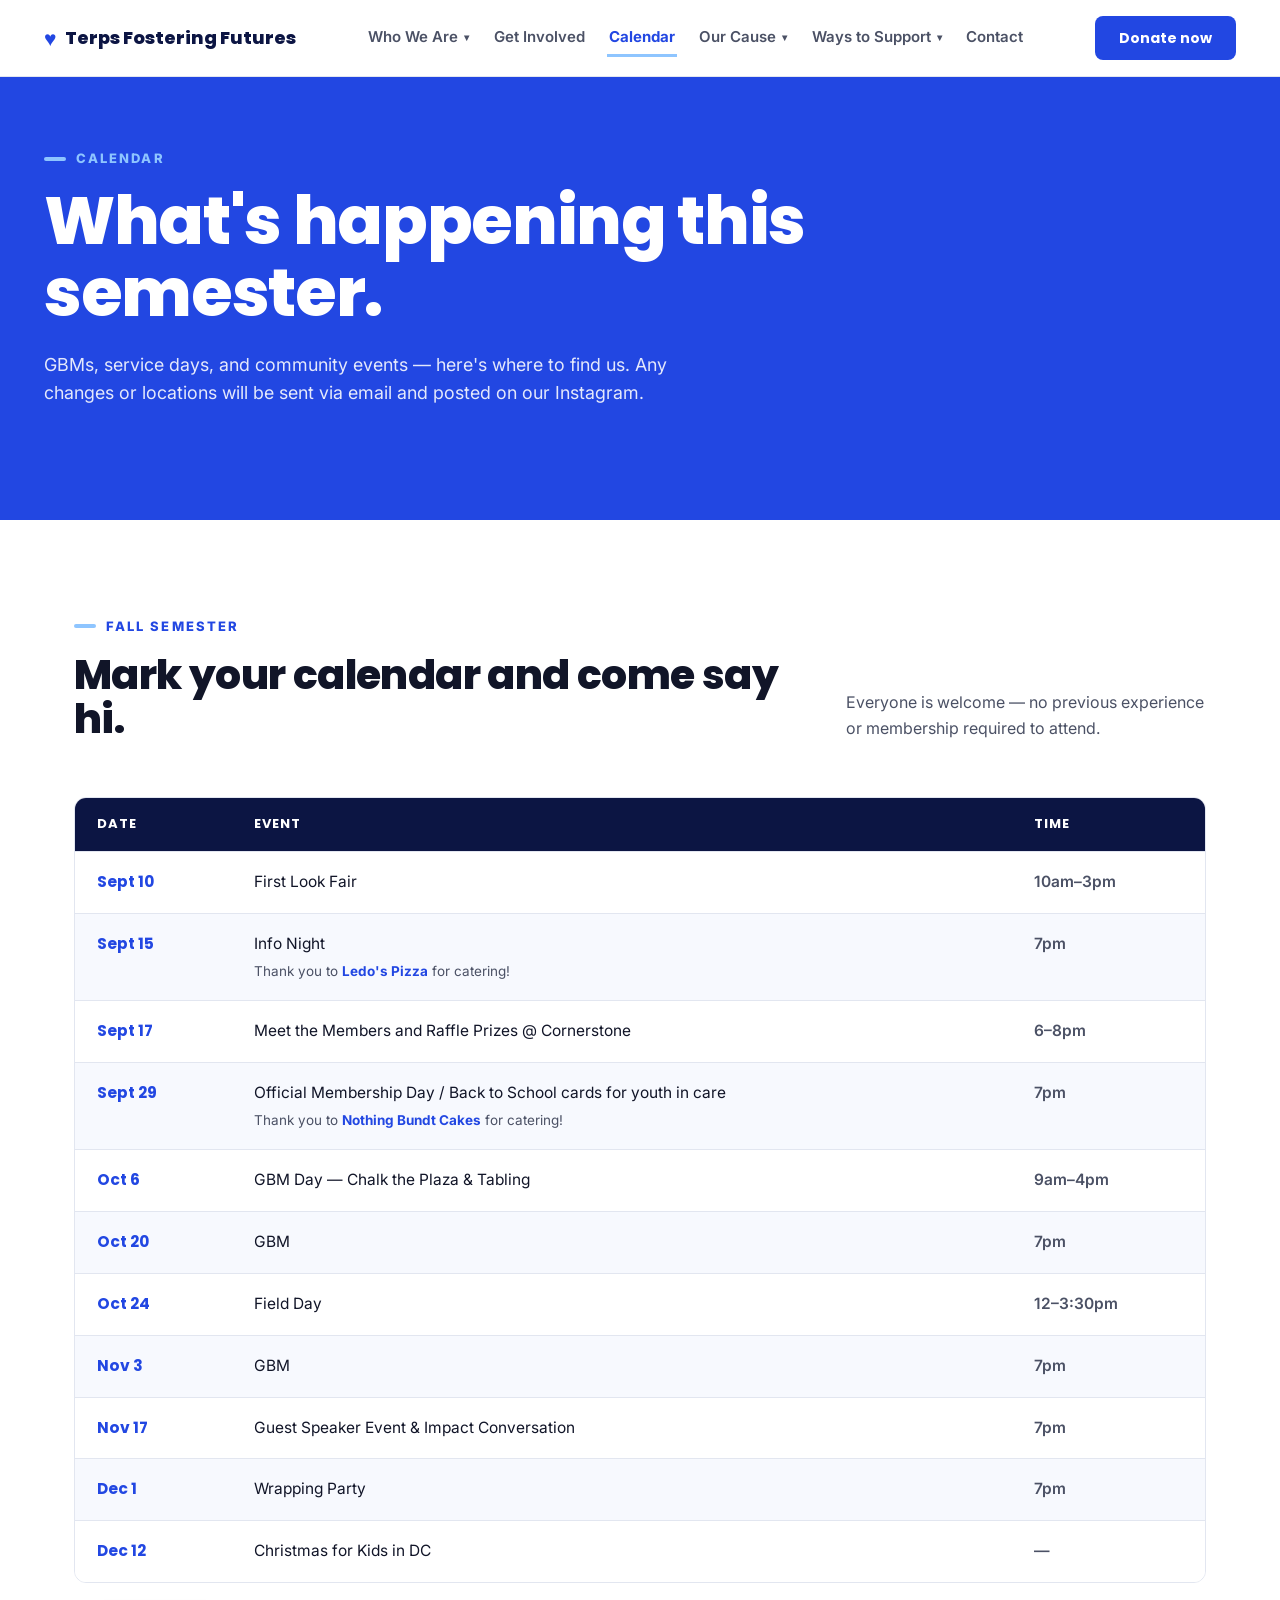
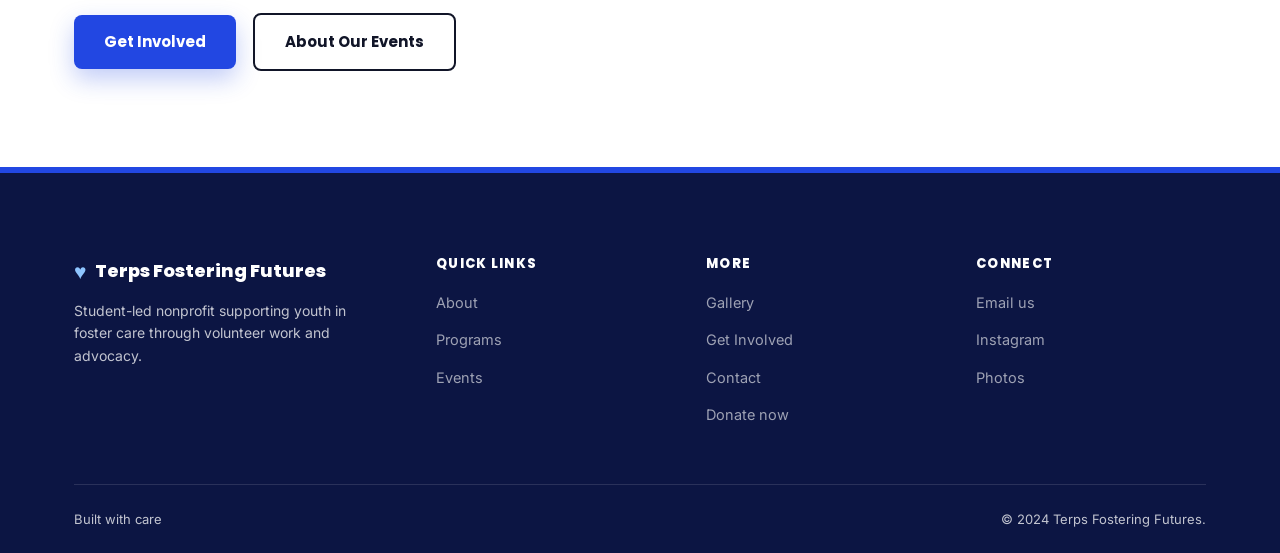
==== calendar.html @ 023f7dbd "Rebrand to Terps Fostering Futures and apply requested site updates - Replace "Legal Guardian Angels" ====
<!DOCTYPE html>
<html lang="en">
<head>
<meta charset="UTF-8">
<meta name="viewport" content="width=device-width, initial-scale=1.0">
<title>Calendar | Terps Fostering Futures</title>
<link rel="preconnect" href="https://fonts.googleapis.com">
<link href="https://fonts.googleapis.com/css2?family=Poppins:wght@500;600;700;800&family=Inter:wght@400;500;600;700&display=swap" rel="stylesheet">
<!-- Google tag (gtag.js) -->
<script async src="https://www.googletagmanager.com/gtag/js?id=G-RQLTBCHD7K"></script>
<script>
  window.dataLayer = window.dataLayer || [];
  function gtag(){dataLayer.push(arguments);}
  gtag('js', new Date());
  gtag('config', 'G-RQLTBCHD7K');
</script>
<link rel="stylesheet" href="styles.css">
</head>
<body>
<header>
  <div class="nav-shell">
    <div class="nav-bar">
      <a href="index.html" class="logo"><span class="logo-dot"></span> Terps Fostering Futures</a>
      <nav class="nav-links">
        <div class="nav-item dropdown">
          <button class="nav-link dropdown-toggle" type="button" aria-expanded="false" aria-controls="who-we-are-menu">Who We Are</button>
          <div class="dropdown-menu" id="who-we-are-menu">
            <a href="mission.html">Our Mission</a>
            <a href="impact.html">Our Impact</a>
            <a href="events.html">Events</a>
            <a href="team-leadership.html">Team &amp; Leadership</a>
            <a href="gallery.html">Photo Gallery</a>
          </div>
        </div>
        <a href="get-involved.html" class="nav-link">Get Involved</a>
        <a href="calendar.html" class="nav-link">Calendar</a>
        <div class="nav-item dropdown">
          <a href="statistics.html" class="nav-link dropdown-toggle" data-parent="our-cause">Our Cause</a>
          <div class="dropdown-menu" id="our-cause-menu">
            <a href="partners.html">Our Partners</a>
          </div>
        </div>
        <div class="nav-item dropdown">
          <button class="nav-link dropdown-toggle" type="button" aria-expanded="false" aria-controls="ways-to-support-menu">Ways to Support</button>
          <div class="dropdown-menu" id="ways-to-support-menu">
            <a href="https://www.spotfund.com/story/1d120779-6654-4a64-a59e-068f6ab8086c?SFID=EmpowerFosterYouth">Donate</a>
            <a href="index.html#contact">Partnership Requests</a>
          </div>
        </div>
        <a href="index.html#contact" class="nav-link">Contact</a>
      </nav>
      <div class="nav-cta">
        <a href="https://www.spotfund.com/story/1d120779-6654-4a64-a59e-068f6ab8086c?SFID=EmpowerFosterYouth" class="btn btn-primary" style="padding:11px 24px; font-size:14px;">Donate now</a>
        <button class="burger" onclick="document.getElementById('mmenu').classList.toggle('open')" aria-label="Toggle menu"><span></span><span></span><span></span></button>
      </div>
    </div>
    <div class="mobile-menu" id="mmenu">
      <a href="mission.html">Our Mission</a>
      <a href="impact.html">Our Impact</a>
      <a href="events.html">Events</a>
      <a href="team-leadership.html">Team &amp; Leadership</a>
      <a href="gallery.html">Photo Gallery</a>
      <a href="get-involved.html">Get Involved</a>
      <a href="calendar.html">Calendar</a>
      <a href="statistics.html">Our Cause</a>
      <a href="partners.html">Our Partners</a>
      <a href="https://www.spotfund.com/story/1d120779-6654-4a64-a59e-068f6ab8086c?SFID=EmpowerFosterYouth">Donate</a>
      <a href="index.html#contact">Partnership Requests</a>
      <a href="index.html#contact">Contact</a>
    </div>
  </div>
</header>

<div class="hero">
  <div class="hero-inner">
    <div class="hero-content">
      <div class="eyebrow">Calendar</div>
      <h1>What's happening this semester.</h1>
      <p>GBMs, service days, and community events — here's where to find us. Any changes or locations will be sent via email and posted on our Instagram.</p>
    </div>
  </div>
</div>

<section>
  <div class="wrap">
    <div class="section-head">
      <div>
        <div class="eyebrow">Fall semester</div>
        <h2>Mark your calendar and come say hi.</h2>
      </div>
      <p>Everyone is welcome — no previous experience or membership required to attend.</p>
    </div>
    <div class="table-scroll">
      <table class="calendar-table">
        <thead>
          <tr>
            <th scope="col">Date</th>
            <th scope="col">Event</th>
            <th scope="col">Time</th>
          </tr>
        </thead>
        <tbody>
          <tr>
            <td class="cal-date">Sept 10</td>
            <td>First Look Fair</td>
            <td class="cal-time">10am&#8211;3pm</td>
          </tr>
          <tr>
            <td class="cal-date">Sept 15</td>
            <td>Info Night
              <div class="cal-note">Thank you to <strong>Ledo's Pizza</strong> for catering!</div>
            </td>
            <td class="cal-time">7pm</td>
          </tr>
          <tr>
            <td class="cal-date">Sept 17</td>
            <td>Meet the Members and Raffle Prizes @ Cornerstone</td>
            <td class="cal-time">6&#8211;8pm</td>
          </tr>
          <tr>
            <td class="cal-date">Sept 29</td>
            <td>Official Membership Day / Back to School cards for youth in care
              <div class="cal-note">Thank you to <strong>Nothing Bundt Cakes</strong> for catering!</div>
            </td>
            <td class="cal-time">7pm</td>
          </tr>
          <tr>
            <td class="cal-date">Oct 6</td>
            <td>GBM Day &#8212; Chalk the Plaza &amp; Tabling</td>
            <td class="cal-time">9am&#8211;4pm</td>
          </tr>
          <tr>
            <td class="cal-date">Oct 20</td>
            <td>GBM</td>
            <td class="cal-time">7pm</td>
          </tr>
          <tr>
            <td class="cal-date">Oct 24</td>
            <td>Field Day</td>
            <td class="cal-time">12&#8211;3:30pm</td>
          </tr>
          <tr>
            <td class="cal-date">Nov 3</td>
            <td>GBM</td>
            <td class="cal-time">7pm</td>
          </tr>
          <tr>
            <td class="cal-date">Nov 17</td>
            <td>Guest Speaker Event &amp; Impact Conversation</td>
            <td class="cal-time">7pm</td>
          </tr>
          <tr>
            <td class="cal-date">Dec 1</td>
            <td>Wrapping Party</td>
            <td class="cal-time">7pm</td>
          </tr>
          <tr>
            <td class="cal-date">Dec 12</td>
            <td>Christmas for Kids in DC</td>
            <td class="cal-time">&#8212;</td>
          </tr>
        </tbody>
      </table>
    </div>
    <div style="margin-top:30px;">
      <a href="get-involved.html" class="btn btn-primary">Get Involved</a>
      <a href="events.html" class="btn btn-outline" style="margin-left:12px;">About Our Events</a>
    </div>
  </div>
</section>

<footer>
  <div class="wrap">
    <div class="footer-grid">
      <div>
        <div class="footer-logo"><span class="logo-dot"></span> Terps Fostering Futures</div>
        <p style="font-size:14px; max-width:280px;">Student-led nonprofit supporting youth in foster care through volunteer work and advocacy.</p>
      </div>
      <div><h4>Quick Links</h4><ul><li><a href="/#about">About</a></li><li><a href="programs.html">Programs</a></li><li><a href="events.html">Events</a></li></ul></div>
      <div><h4>More</h4><ul><li><a href="gallery.html">Gallery</a></li><li><a href="/#join">Get Involved</a></li><li><a href="index.html#contact">Contact</a></li><li><a href="https://www.spotfund.com/story/1d120779-6654-4a64-a59e-068f6ab8086c?SFID=EmpowerFosterYouth">Donate now</a></li></ul></div>
      <div><h4>Connect</h4><ul><li><a href="mailto:legalguardianangelsumd@gmail.com">Email us</a></li><li><a href="https://www.instagram.com/legalguardianangels?utm_source=ig_web_button_share_sheet&amp;igsi=ZDNlZDc0MzIxNw==">Instagram</a></li><li><a href="gallery.html">Photos</a></li></ul></div>
    </div>
    <div class="wrap footer-bottom" style="padding-left:0; padding-right:0;"><span>Built with care</span><span>© 2024 Terps Fostering Futures.</span></div>
  </div>
</footer>
<script src="script.js"></script>
</body>
</html>
---- styles.css ----
/* ============================================================
   Terps Fostering Futures — shared design system
   Visual language inspired by joinonelove.org:
   cobalt blue + light blue + deep navy, bold Poppins display
   type, full-bleed alternating bands, sticky white header.
   ============================================================ */

:root{
  /* Core palette */
  --blue:#2247E2;        /* primary cobalt */
  --blue-dark:#1837B8;   /* hover / pressed */
  --navy:#0C1543;        /* footer, dark bands, overlays */
  --yellow:#8EC5FF;      /* accent (light blue) */
  --tint:#EEF2FC;        /* light blue band / panels */
  --ink:#111528;         /* body text */
  --ink-soft:#4B5165;    /* muted text */
  --line:#E2E6F0;        /* hairlines / borders */

  /* Legacy aliases — map the old cream/gold palette onto the new
     system so any residual var() reference stays on-brand. */
  --cream:#FFFFFF;
  --cream-2:#F7F9FE;
  --dark:#0C1543;
  --gold:#8EC5FF;
  --gold-dark:#2247E2;
  --radius:12px;
}

*{box-sizing:border-box; margin:0; padding:0;}
html{scroll-behavior:smooth;}
body{
  font-family:'Inter', sans-serif;
  background:#fff;
  color:var(--ink);
  line-height:1.6;
  font-size:16.5px;
  overflow-x:hidden;
  -webkit-font-smoothing:antialiased;
}
h1,h2,h3,h4{
  font-family:'Poppins', sans-serif;
  color:var(--ink);
  line-height:1.08;
  font-weight:800;
  letter-spacing:-0.015em;
}
h2{font-size:clamp(1.9rem, 3.2vw, 2.7rem);}
a{text-decoration:none; color:inherit;}
img{max-width:100%; display:block;}
.wrap{max-width:1180px; margin:0 auto; padding:0 24px;}
section{padding:96px 0; scroll-margin-top:88px;}
@media(max-width:768px){ section{padding:64px 0;} }
[id]{scroll-margin-top:88px;}

/* ---------- Eyebrow ---------- */
.eyebrow{
  display:flex; align-items:center; gap:10px;
  font-size:13px; font-weight:800; letter-spacing:.16em; text-transform:uppercase;
  color:var(--blue); margin-bottom:16px;
}
.eyebrow::before{content:""; width:22px; height:4px; border-radius:2px; background:var(--yellow);}

/* ---------- Buttons ---------- */
.btn{
  display:inline-flex; align-items:center; justify-content:center;
  padding:15px 30px; border-radius:8px; font-weight:700; font-size:15px;
  cursor:pointer; border:none; font-family:'Poppins', sans-serif;
  transition:transform .15s ease, background .15s ease, color .15s ease, border-color .15s ease, box-shadow .15s ease;
}
.btn:hover{transform:translateY(-2px);}
.btn-primary{background:var(--blue); color:#fff; box-shadow:0 10px 24px rgba(34,71,226,.28);}
.btn-primary:hover{background:var(--blue-dark);}
.btn-outline{background:transparent; border:2px solid var(--ink); color:var(--ink);}
.btn-outline:hover{border-color:var(--blue); color:var(--blue);}
.btn-outline-light{background:transparent; border:2px solid rgba(255,255,255,.85); color:#fff;}
.btn-outline-light:hover{background:rgba(255,255,255,.12);}
.btn-dark{background:var(--navy); color:#fff;}
.btn:disabled{opacity:0.7; cursor:not-allowed; transform:none;}

/* ---------- Header / navigation ---------- */
header{
  position:sticky; top:0; z-index:100;
  background:#fff; box-shadow:0 1px 0 var(--line);
}
.nav-shell{max-width:1240px; margin:0 auto; padding:0 24px;}
.nav-bar{
  background:#fff; border-radius:0;
  display:flex; align-items:center; justify-content:space-between; gap:16px;
  padding:16px 0; color:var(--ink); flex-wrap:nowrap;
}
.logo{
  display:flex; align-items:center; gap:9px;
  font-family:'Poppins', sans-serif; font-weight:800; font-size:18px;
  color:var(--navy); flex-shrink:0;
}
.logo-dot{width:auto; height:auto; border-radius:0; background:none; line-height:1;}
.logo-dot::before{content:"\2665\FE0E"; font-size:21px; color:var(--blue);}
.nav-links{
  display:flex; align-items:center; justify-content:center; gap:clamp(12px, 1.6vw, 28px);
  font-size:15px; font-weight:600; flex:1; min-width:0; white-space:nowrap;
  overflow:visible;
}
.nav-links .nav-link, .nav-links .dropdown-toggle{
  position:relative; background:none; border:none; color:var(--ink-soft); font:inherit;
  padding:6px 2px 8px; cursor:pointer; opacity:1;
  transition:color .15s ease; flex-shrink:0;
  display:inline-flex; align-items:center; gap:6px;
}
.nav-links .nav-link:hover, .nav-links .dropdown-toggle:hover{color:var(--ink);}
.nav-links .nav-link.active, .nav-links .dropdown-toggle.active{color:var(--blue); font-weight:700;}
.mobile-menu a.active{color:var(--blue); font-weight:700;}
.nav-links .nav-link::before, .nav-links .dropdown-toggle::before{
  content:""; position:absolute; left:0; bottom:0; width:100%; height:3px;
  background:var(--yellow); transform:scaleX(0); transform-origin:center;
  transition:transform .2s ease;
}
.nav-links .nav-link.active::before, .nav-links .dropdown-toggle.active::before,
.dropdown.open .dropdown-toggle::before{transform:scaleX(1);}
.nav-links .dropdown-toggle::after{content:"▾"; font-size:10px; line-height:1; transition:transform .2s ease;}
.nav-links .dropdown-toggle[aria-expanded="true"]::after,
.dropdown.open .dropdown-toggle::after{transform:rotate(180deg);}
.nav-link-group{display:inline-flex; align-items:center; gap:4px;}
.nav-item{position:relative;}
.dropdown-menu{
  position:absolute; top:calc(100% + 10px); left:0; min-width:230px;
  background:#fff; color:var(--ink); border:1px solid var(--line); border-radius:10px;
  padding:8px; box-shadow:0 18px 40px rgba(12,21,67,.14);
  display:none; flex-direction:column; gap:2px; z-index:130;
}
.dropdown-menu a{display:block; padding:11px 14px; border-radius:8px; color:var(--ink); font-weight:600; font-size:14.5px; text-align:left;}
.dropdown-menu a:hover{background:var(--tint); color:var(--blue);}
.dropdown.open .dropdown-menu{display:flex;}
.dropdown.open .dropdown-toggle{color:var(--blue); font-weight:700;}
.nav-cta{display:flex; align-items:center; gap:14px; flex-shrink:0;}
.nav-cta .btn{box-shadow:none;}
.burger{display:none; flex-direction:column; gap:5px; cursor:pointer; background:none; border:none; padding:8px;}
.burger span{width:24px; height:2.5px; background:var(--navy); display:block; border-radius:2px;}
@media(max-width:900px){
  .nav-links{display:none;}
  .burger{display:flex;}
}
.mobile-menu{
  display:none; flex-direction:column; gap:2px; background:#fff;
  border-top:1px solid var(--line); border-radius:0;
  margin:0 -24px; padding:10px 16px 16px; color:var(--ink);
  max-height:calc(100vh - 76px); overflow:auto;
}
.mobile-menu.open{display:flex;}
.mobile-menu a{padding:13px 14px; border-radius:8px; font-size:15.5px; font-weight:600; color:var(--ink);}
.mobile-menu a:hover{background:var(--tint); color:var(--blue);}

/* ---------- Hero (full-bleed) ---------- */
.hero{max-width:none; margin:0; padding:0;}
.hero-inner{
  position:relative; border-radius:0; overflow:hidden;
  min-height:440px; background:var(--blue);
  display:flex; align-items:flex-end; justify-content:flex-start;
}
.hero-inner:has(> img){min-height:min(86vh, 720px);}
.hero-inner img{position:absolute; inset:0; width:100%; height:100%; object-fit:cover;}
.hero-inner::after{
  content:""; position:absolute; inset:0;
  background:linear-gradient(0deg, rgba(12,21,67,.86) 0%, rgba(12,21,67,.42) 48%, rgba(12,21,67,.12) 100%);
}
.hero-inner:not(:has(> img))::after{background:none;}
.hero-content{
  position:relative; z-index:2; width:100%; max-width:1240px; margin:0 auto;
  padding:72px 24px 80px;
  background:transparent; border:none; border-radius:0; box-shadow:none; backdrop-filter:none;
}
.hero-content .eyebrow{color:var(--yellow);}
.hero-content .eyebrow::before{background:var(--yellow);}
.hero-content h1{
  color:#fff; font-size:clamp(2.5rem, 5.4vw, 4.15rem);
  margin-bottom:22px; max-width:900px; letter-spacing:-0.02em;
}
.hero-content p{color:rgba(255,255,255,.88); font-size:clamp(1.02rem, 1.4vw, 1.2rem); max-width:640px; margin-bottom:32px;}
.hero-content .btn-primary{background:var(--yellow); color:var(--navy); box-shadow:0 10px 26px rgba(0,0,0,.25);}
.hero-content .btn-primary:hover{background:#fff;}
.hero-content .btn-outline{border-color:#fff; color:#fff;}
.hero-btns{display:flex; gap:14px; flex-wrap:wrap; margin-bottom:38px;}
.hero-stats{display:flex; gap:48px; flex-wrap:wrap;}
.hero-stats div{
  color:#fff; background:transparent; border:none; border-radius:0;
  padding:0 0 0 18px; min-width:0; border-left:4px solid var(--yellow);
}
.hero-stats strong{display:block; font-family:'Poppins', sans-serif; font-weight:800; font-size:clamp(1.8rem, 3vw, 2.6rem); line-height:1.1;}
.hero-stats span{font-size:14px; color:rgba(255,255,255,.78);}
@media(max-width:640px){
  .hero-inner:has(> img){min-height:560px;}
  .hero-content{padding:56px 24px 60px;}
}

/* ---------- About (index) ---------- */
.about-grid{display:grid; grid-template-columns:1.08fr 0.92fr; gap:56px; align-items:stretch;}
.about-copy p{color:var(--ink-soft); font-size:17px; margin-bottom:22px; max-width:560px;}
.about-copy h2{margin-bottom:20px;}
.about-panel{
  background:var(--tint); border:none; border-radius:14px; padding:38px;
  box-shadow:none;
}
.about-panel h3{font-size:clamp(1.3rem, 2vw, 1.6rem); margin-bottom:12px; color:var(--navy);}
.about-panel p{color:var(--ink-soft); font-size:15.5px; margin-bottom:26px;}
.stat-row{display:grid; grid-template-columns:repeat(2,1fr); gap:16px; margin-top:0; max-width:none;}
.stat-card{background:#fff; border:none; border-radius:10px; padding:24px;}
.stat-card strong{display:block; font-family:'Poppins', sans-serif; font-weight:800; font-size:2.1rem; margin-bottom:2px; color:var(--blue);}
.stat-card span{font-size:13.5px; color:var(--ink-soft);}
@media(max-width:860px){ .about-grid{grid-template-columns:1fr;} }

/* ---------- Quote banner (full-bleed, blue duotone) ---------- */
.quote-banner{
  position:relative; overflow:hidden; min-height:520px;
  width:100vw; margin-left:calc(50% - 50vw); border-radius:0;
  display:flex; align-items:center; justify-content:center; text-align:center;
}
.quote-banner img{position:absolute; inset:0; width:100%; height:100%; object-fit:cover;}
.quote-banner::after{
  content:""; position:absolute; inset:0;
  background:linear-gradient(180deg, rgba(34,71,226,.72), rgba(12,21,67,.78));
}
.quote-inner{position:relative; z-index:2; max-width:880px; padding:64px 24px;}
.quote-inner::before{
  content:"\201C"; display:block; font-family:'Poppins', sans-serif; font-weight:800;
  font-size:96px; line-height:.5; color:var(--yellow); margin-bottom:30px;
}
.quote-inner p{
  color:#fff; font-size:clamp(1.25rem, 2.4vw, 1.75rem); font-family:'Poppins', sans-serif;
  font-weight:600; line-height:1.45; margin-bottom:24px; letter-spacing:-0.01em;
}
.quote-inner span{color:var(--yellow); font-weight:700; font-size:14px; letter-spacing:.12em; text-transform:uppercase;}

/* ---------- Section head ---------- */
.section-head{display:flex; justify-content:space-between; align-items:flex-end; gap:40px; margin-bottom:56px;}
.section-head h2{max-width:760px;}
.section-head p{color:var(--ink-soft); max-width:360px; font-size:16px;}
@media(max-width:900px){ .section-head{flex-direction:column; align-items:flex-start;} }

/* ---------- Card grids ---------- */
.card-grid{display:grid; grid-template-columns:repeat(3,1fr); gap:26px;}
.card-grid:has(> .card){grid-template-columns:repeat(2,1fr); padding:0;}
.p-card{
  background:#fff; border:1px solid var(--line); border-radius:12px; padding:34px;
  display:flex; flex-direction:column; gap:14px;
  transition:transform .18s ease, box-shadow .18s ease, border-color .18s ease;
}
.p-card:hover{transform:translateY(-4px); box-shadow:0 22px 44px rgba(12,21,67,.10); border-color:var(--blue);}
.p-card .icon{
  width:48px; height:48px; border-radius:8px; background:var(--yellow);
  display:flex; align-items:center; justify-content:center;
  font-family:'Poppins', sans-serif; font-weight:800; color:var(--navy);
}
.p-card h3{font-size:1.25rem;}
.p-card p{color:var(--ink-soft); font-size:15px; flex:1;}
.card{
  background:#fff; border:1px solid var(--line); border-radius:12px; padding:34px;
  transition:transform .18s ease, box-shadow .18s ease, border-color .18s ease;
}
.card:hover{transform:translateY(-4px); box-shadow:0 22px 44px rgba(12,21,67,.10); border-color:var(--blue);}
.card h3{font-size:1.4rem; margin-bottom:12px;}
.card p{color:var(--ink-soft); margin-bottom:10px;}
.content-grid{display:grid; grid-template-columns:1.2fr .8fr; gap:32px; padding:0; align-items:start;}
@media(max-width:900px){
  .card-grid, .card-grid:has(> .card){grid-template-columns:1fr;}
  .content-grid{grid-template-columns:1fr;}
}

/* ---------- Impact band (full-bleed cobalt) ---------- */
.impact-band{
  background:var(--blue); border-radius:0;
  width:100vw; margin-left:calc(50% - 50vw);
  padding:104px max(24px, calc(50vw - 590px));
}
.impact-band .eyebrow{color:var(--yellow);}
.impact-band .section-head h2{color:#fff;}
.impact-band .section-head p{color:rgba(255,255,255,.82);}
.impact-cards{display:grid; grid-template-columns:repeat(3,1fr); gap:40px;}
.i-card{background:transparent; color:#fff; border-radius:0; padding:26px 0 0; border-top:4px solid var(--yellow);}
.i-card h3{color:#fff; font-size:1.05rem; margin-bottom:12px; letter-spacing:.02em;}
.i-card .amt{font-family:'Poppins', sans-serif; font-weight:800; font-size:clamp(2.3rem, 4vw, 3.3rem); color:var(--yellow); margin-bottom:6px; line-height:1;}
.i-card p{color:rgba(255,255,255,.8); font-size:14.5px;}
.impact-band .btn-dark{background:#fff; color:var(--blue);}
.impact-band .btn-dark:hover{background:var(--yellow); color:var(--navy);}
@media(max-width:900px){ .impact-cards{grid-template-columns:1fr;} .impact-band{padding-top:72px; padding-bottom:72px;} }

/* ---------- Numbers / statistics ---------- */
.numbers-grid{display:grid; grid-template-columns:0.85fr 1.15fr; gap:56px; align-items:center;}
.numbers-grid img{border-radius:12px; width:100%; height:460px; object-fit:cover;}
.numbers-right h2{margin-bottom:18px;}
.numbers-right > p{color:var(--ink-soft); margin-bottom:30px;}
.stat-block{border-top:1px solid var(--line); padding:22px 0;}
.stat-block h4{font-size:1.05rem; margin-bottom:8px;}
.stat-block p{color:var(--ink-soft); font-size:14.5px; margin-bottom:8px;}
.stat-block a{font-size:13px; color:var(--blue); font-weight:700; border-bottom:2px solid var(--yellow); padding-bottom:1px;}
.source-note{font-size:13px; color:var(--blue); font-weight:700;}
.num-callout{display:flex; gap:36px; margin-bottom:34px; flex-wrap:wrap;}
.num-callout div{border-left:4px solid var(--yellow); padding-left:16px;}
.num-callout div strong{display:block; font-family:'Poppins', sans-serif; font-weight:800; font-size:2.2rem; color:var(--blue); line-height:1.15;}
.num-callout div span{font-size:13px; color:var(--ink-soft);}
@media(max-width:860px){ .numbers-grid{grid-template-columns:1fr;} .numbers-grid img{height:300px;} }

/* ---------- Steps ---------- */
.steps{display:grid; grid-template-columns:repeat(3,1fr); gap:26px;}
.step-card{
  background:var(--tint); border:none; border-radius:12px; padding:34px;
}
.step-num{
  width:44px; height:44px; border-radius:50%; background:var(--blue); color:#fff;
  display:flex; align-items:center; justify-content:center;
  font-family:'Poppins', sans-serif; font-weight:800; margin-bottom:20px;
}
.step-card h3{font-size:1.2rem; margin-bottom:10px;}
.step-card p{color:var(--ink-soft); font-size:15px;}
.step-card ul{margin-top:12px; padding-left:18px; color:var(--ink-soft); font-size:14.5px;}
.step-card ul li{margin-bottom:6px;}
@media(max-width:900px){ .steps{grid-template-columns:1fr;} }
/* Events & impact pages use a two-column steps layout at desktop */
@media(min-width:901px){
  .steps:has(> .step-card:nth-child(4)):not(:has(> .step-card .step-num)){grid-template-columns:repeat(2,1fr);}
}

/* ---------- Gallery ---------- */
.gallery-grid{display:grid; grid-template-columns:repeat(3,1fr); gap:18px;}
.gallery-grid img{border-radius:10px; width:100%; height:280px; object-fit:cover;}
@media(max-width:860px){ .gallery-grid{grid-template-columns:1fr;} }

/* ---------- CTA band (full-bleed navy) ---------- */
.cta-band{
  background:var(--navy); border-radius:0;
  width:100vw; margin-left:calc(50% - 50vw);
  padding:104px max(24px, calc(50vw - 590px));
  display:grid; grid-template-columns:1.1fr 0.9fr; gap:56px; align-items:center;
}
.cta-band .eyebrow{color:var(--yellow);}
.cta-band h2{color:#fff; margin-bottom:18px;}
.cta-band p{color:rgba(255,255,255,.78); margin-bottom:28px; max-width:460px;}
.cta-band .btn-primary{background:var(--yellow); color:var(--navy); box-shadow:none;}
.cta-band .btn-primary:hover{background:#fff;}
.contact-list{display:flex; flex-direction:column; gap:16px;}
.contact-item{background:rgba(255,255,255,.06); border-radius:10px; padding:18px 22px; border-left:4px solid var(--yellow);}
.contact-item span{display:block; font-size:12px; color:var(--yellow); font-weight:800; text-transform:uppercase; letter-spacing:.1em; margin-bottom:4px;}
.contact-item strong{color:#fff; font-weight:600; font-size:15px;}
@media(max-width:860px){ .cta-band{grid-template-columns:1fr; padding-top:72px; padding-bottom:72px;} }

.contact-item strong a:hover{color:var(--yellow);}

/* ---------- Calendar ---------- */
.table-scroll{overflow-x:auto; border:1px solid var(--line); border-radius:12px;}
.calendar-table{width:100%; min-width:560px; border-collapse:collapse; background:#fff;}
.calendar-table th{
  background:var(--navy); color:#fff; text-align:left;
  font-family:'Poppins', sans-serif; font-weight:700; font-size:13px;
  letter-spacing:.08em; text-transform:uppercase; padding:16px 22px;
}
.calendar-table td{padding:18px 22px; border-top:1px solid var(--line); vertical-align:top; font-size:15.5px;}
.calendar-table tbody tr:nth-child(even) td{background:var(--cream-2);}
.calendar-table .cal-date{white-space:nowrap; font-family:'Poppins', sans-serif; font-weight:700; color:var(--blue);}
.calendar-table .cal-time{white-space:nowrap; color:var(--ink-soft); font-weight:600;}
.cal-note{font-size:13.5px; color:var(--ink-soft); margin-top:4px;}
.cal-note strong{color:var(--blue);}

/* ---------- Contact form ---------- */
.form-card{background:#fff; border:1px solid var(--line); border-radius:12px; padding:38px; max-width:640px; margin-top:34px;}
.contact-form{display:grid; gap:16px;}
.form-row{display:grid; gap:8px;}
.form-row label{font-weight:700; color:var(--ink); font-size:14px;}
.form-row input, .form-row textarea{
  width:100%; border:1.5px solid var(--line); border-radius:8px; padding:14px 16px;
  font:inherit; color:var(--ink); background:#fff; resize:vertical;
}
.form-row input:focus, .form-row textarea:focus{
  outline:none; border-color:var(--blue); box-shadow:0 0 0 3px rgba(34,71,226,.15);
}
.form-status{min-height:24px; margin-top:4px; font-size:14px; font-weight:600;}
.form-status.success{color:#1C7C3D;}
.form-status.error{color:#C0392B;}
.form-status.info{color:var(--blue);}

/* ---------- Footer ---------- */
footer{background:var(--navy); color:rgba(255,255,255,.75); margin-top:0; padding-top:84px;}
footer{border-top:6px solid var(--blue);}
.footer-grid{display:grid; grid-template-columns:1.4fr 1fr 1fr 1fr; gap:40px; padding-bottom:56px; border-bottom:1px solid rgba(255,255,255,.12);}
.footer-logo{display:flex; align-items:center; gap:9px; color:#fff; font-family:'Poppins', sans-serif; font-weight:800; font-size:18px; margin-bottom:14px;}
.footer-logo .logo-dot::before{color:var(--yellow);}
.footer-grid h4{color:#fff; font-size:13px; margin-bottom:18px; letter-spacing:.1em; text-transform:uppercase;}
.footer-grid ul{list-style:none; display:flex; flex-direction:column; gap:11px;}
.footer-grid ul a{font-size:14.5px; opacity:.8; transition:color .15s ease, opacity .15s ease;}
.footer-grid ul a:hover{opacity:1; color:var(--yellow);}
.footer-bottom{display:flex; justify-content:space-between; align-items:center; padding:24px 0; font-size:13px; flex-wrap:wrap; gap:10px;}
@media(max-width:860px){ .footer-grid{grid-template-columns:1fr 1fr;} }

/* ---------- Thank-you page ---------- */
.ty-page{min-height:100vh; display:grid; place-items:center; padding:24px; background:var(--tint);}
.ty-page .card{
  background:#fff; border:none; border-radius:14px;
  box-shadow:0 24px 60px rgba(12,21,67,.12);
  padding:48px; max-width:640px; text-align:center;
}
.ty-page .card:hover{transform:none; box-shadow:0 24px 60px rgba(12,21,67,.12); border-color:transparent;}
.badge{
  display:inline-flex; align-items:center; justify-content:center;
  width:60px; height:60px; border-radius:50%;
  background:var(--yellow); color:var(--navy);
  font-size:28px; margin-bottom:20px; font-weight:800;
}
.ty-page h1{font-size:2rem; margin-bottom:12px; color:var(--navy);}
.ty-page p{font-size:16px; line-height:1.6; color:var(--ink-soft); margin-bottom:24px;}
.ty-page .btn{background:var(--blue); color:#fff;}
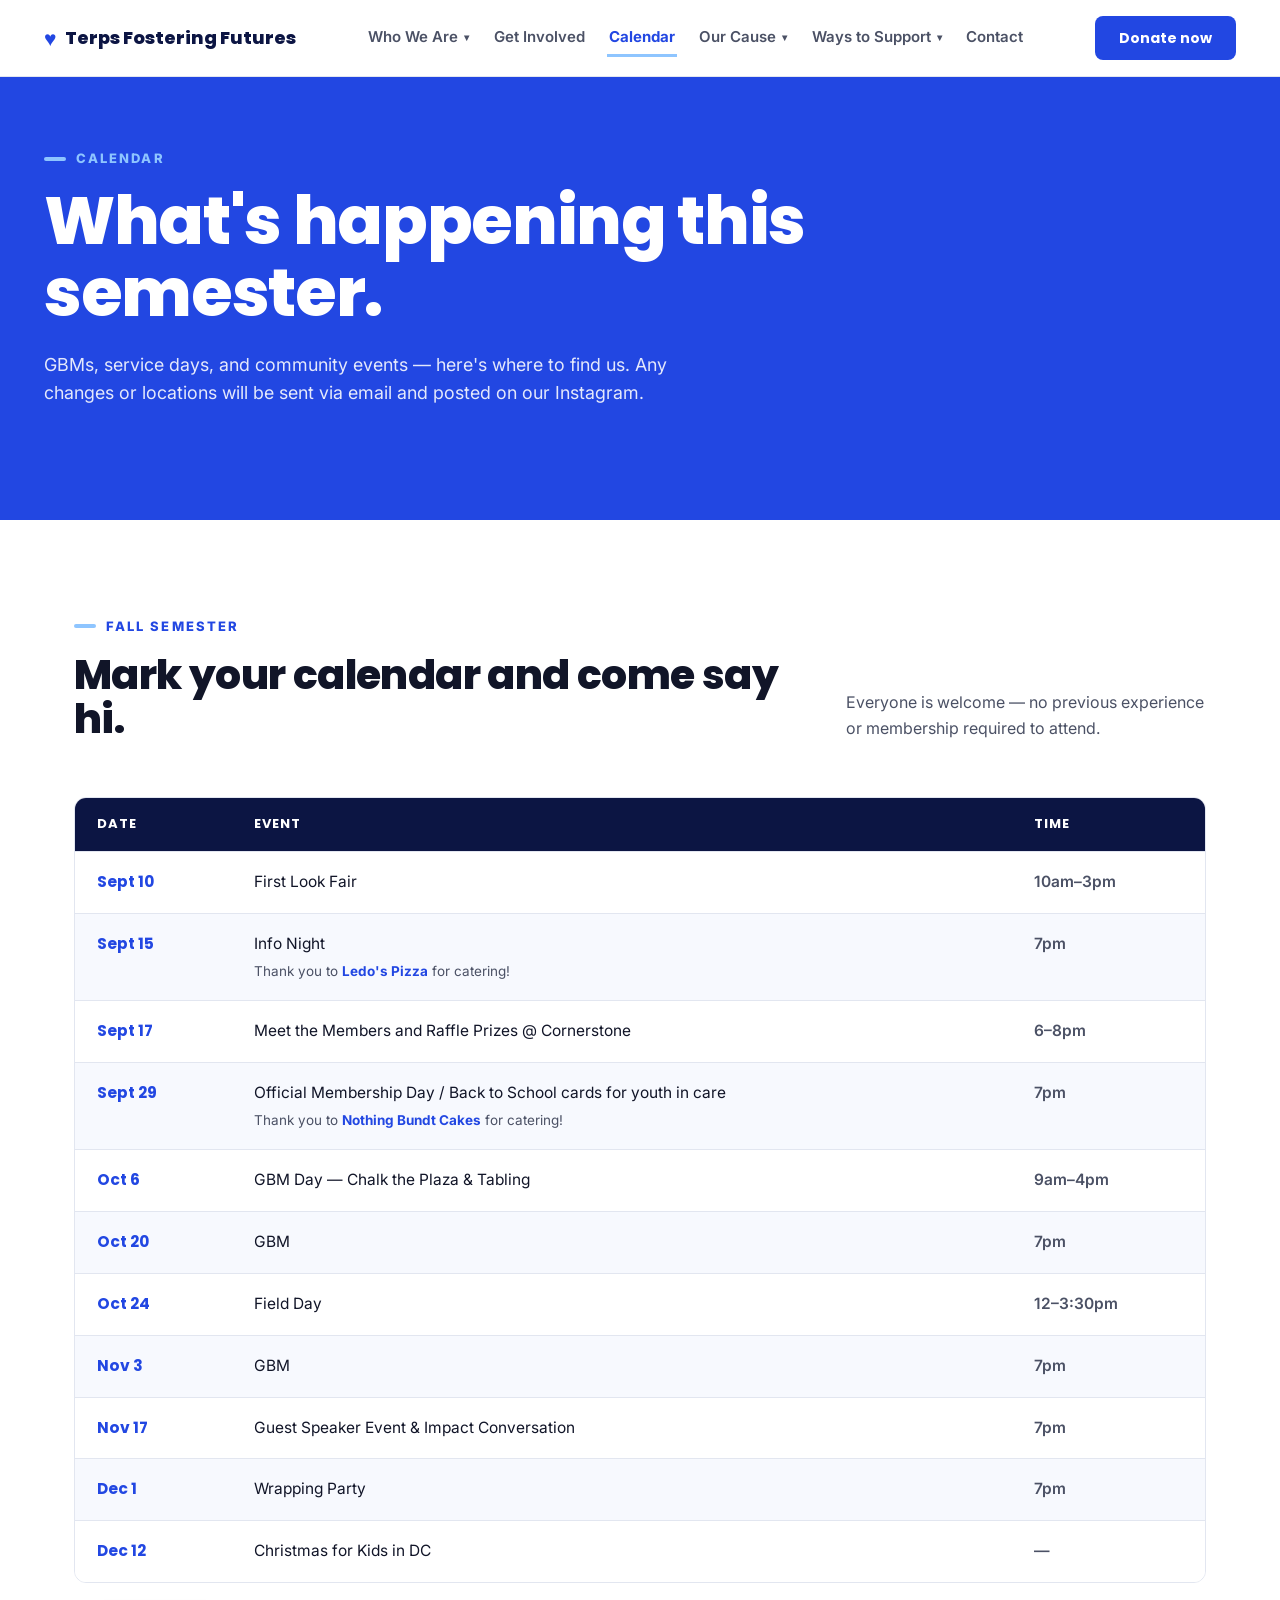
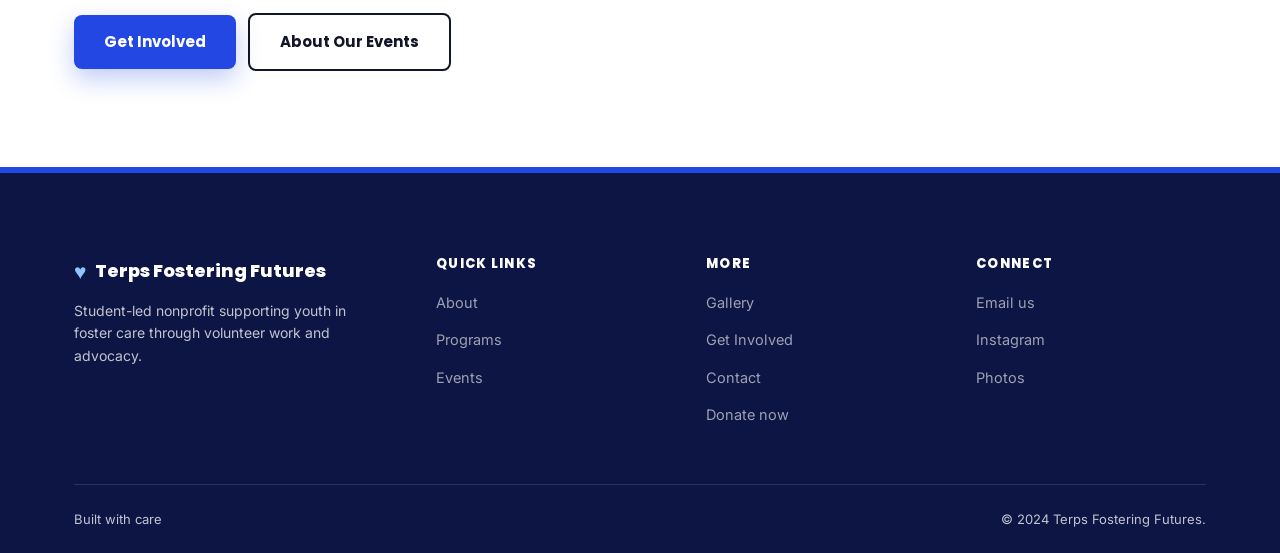
==== commit 12cbb1a8: "Apply mobile fixes: sizing, overflow, and menu tap issues Applies the three-part mobilefixes.patch s" ====
--- a/calendar.html
+++ b/calendar.html
@@ -50,8 +50,8 @@
         <a href="index.html#contact" class="nav-link">Contact</a>
       </nav>
       <div class="nav-cta">
-        <a href="https://www.spotfund.com/story/1d120779-6654-4a64-a59e-068f6ab8086c?SFID=EmpowerFosterYouth" class="btn btn-primary" style="padding:11px 24px; font-size:14px;">Donate now</a>
-        <button class="burger" onclick="document.getElementById('mmenu').classList.toggle('open')" aria-label="Toggle menu"><span></span><span></span><span></span></button>
+        <a href="https://www.spotfund.com/story/1d120779-6654-4a64-a59e-068f6ab8086c?SFID=EmpowerFosterYouth" class="btn btn-primary">Donate<span class="donate-now">&nbsp;now</span></a>
+        <button class="burger" aria-label="Toggle menu"><span></span><span></span><span></span></button>
       </div>
     </div>
     <div class="mobile-menu" id="mmenu">
@@ -162,9 +162,9 @@
         </tbody>
       </table>
     </div>
-    <div style="margin-top:30px;">
+    <div class="btn-row" style="margin-top:30px;">
       <a href="get-involved.html" class="btn btn-primary">Get Involved</a>
-      <a href="events.html" class="btn btn-outline" style="margin-left:12px;">About Our Events</a>
+      <a href="events.html" class="btn btn-outline">About Our Events</a>
     </div>
   </div>
 </section>
--- a/styles.css
+++ b/styles.css
@@ -91,7 +91,7 @@
 .logo{
   display:flex; align-items:center; gap:9px;
   font-family:'Poppins', sans-serif; font-weight:800; font-size:18px;
-  color:var(--navy); flex-shrink:0;
+  color:var(--navy); flex-shrink:0; white-space:nowrap;
 }
 .logo-dot{width:auto; height:auto; border-radius:0; background:none; line-height:1;}
 .logo-dot::before{content:"\2665\FE0E"; font-size:21px; color:var(--blue);}
@@ -132,12 +132,33 @@
 .dropdown.open .dropdown-menu{display:flex;}
 .dropdown.open .dropdown-toggle{color:var(--blue); font-weight:700;}
 .nav-cta{display:flex; align-items:center; gap:14px; flex-shrink:0;}
-.nav-cta .btn{box-shadow:none;}
-.burger{display:none; flex-direction:column; gap:5px; cursor:pointer; background:none; border:none; padding:8px;}
+.nav-cta .btn{box-shadow:none; padding:11px 24px; font-size:14px;}
+/* Padding gives a ~44px touch target; the negative margin keeps the
+   layout footprint compact so the header still fits narrow phones. */
+.burger{display:none; flex-direction:column; gap:5px; cursor:pointer; background:none; border:none; padding:13px 10px; margin:-6px;}
 .burger span{width:24px; height:2.5px; background:var(--navy); display:block; border-radius:2px;}
-@media(max-width:900px){
+/* Collapse to the burger while the full link row would overflow (it needs ~1080px). */
+@media(max-width:1100px){
   .nav-links{display:none;}
   .burger{display:flex;}
+}
+/* Scale the header down so logo + Donate + burger fit a phone screen. */
+@media(max-width:640px){
+  .nav-bar{gap:10px; padding:14px 0;}
+  .logo{font-size:15px; gap:7px;}
+  .logo-dot::before{font-size:18px;}
+  .nav-cta{gap:8px;}
+  .nav-cta .btn{padding:10px 14px; font-size:13px;}
+  .nav-cta .donate-now{display:none;}
+}
+@media(max-width:400px){
+  .logo{font-size:13.5px; gap:6px;}
+  .logo-dot::before{font-size:16px;}
+  .nav-cta .btn{padding:10px 12px; font-size:12.5px;}
+}
+@media(max-width:350px){
+  .nav-shell{padding:0 16px;}
+  .logo{font-size:12.5px;}
 }
 .mobile-menu{
   display:none; flex-direction:column; gap:2px; background:#fff;
@@ -148,6 +169,7 @@
 .mobile-menu.open{display:flex;}
 .mobile-menu a{padding:13px 14px; border-radius:8px; font-size:15.5px; font-weight:600; color:var(--ink);}
 .mobile-menu a:hover{background:var(--tint); color:var(--blue);}
+@media(max-width:350px){ .mobile-menu{margin:0 -16px;} }
 
 /* ---------- Hero (full-bleed) ---------- */
 .hero{max-width:none; margin:0; padding:0;}
@@ -187,8 +209,13 @@
 .hero-stats strong{display:block; font-family:'Poppins', sans-serif; font-weight:800; font-size:clamp(1.8rem, 3vw, 2.6rem); line-height:1.1;}
 .hero-stats span{font-size:14px; color:rgba(255,255,255,.78);}
 @media(max-width:640px){
-  .hero-inner:has(> img){min-height:560px;}
-  .hero-content{padding:56px 24px 60px;}
+  .hero-inner:has(> img){min-height:500px;}
+  .hero-content{padding:48px 24px 52px;}
+  .hero-content h1{font-size:clamp(1.75rem, 7.6vw, 2.4rem); margin-bottom:16px;}
+  .hero-content p{font-size:1rem; margin-bottom:24px;}
+  .hero-btns{margin-bottom:28px; gap:10px;}
+  .hero-stats{gap:20px 36px;}
+  .hero-stats strong{font-size:1.55rem;}
 }
 
 /* ---------- About (index) ---------- */
@@ -341,7 +368,8 @@
 .contact-item strong{color:#fff; font-weight:600; font-size:15px;}
 @media(max-width:860px){ .cta-band{grid-template-columns:1fr; padding-top:72px; padding-bottom:72px;} }
 
-.contact-item strong a:hover{color:var(--yellow);}
+.contact-item strong a{border-bottom:1px solid rgba(255,255,255,.35);}
+.contact-item strong a:hover{color:var(--yellow); border-bottom-color:var(--yellow);}
 
 /* ---------- Calendar ---------- */
 .table-scroll{overflow-x:auto; border:1px solid var(--line); border-radius:12px;}
@@ -405,3 +433,55 @@
 .ty-page h1{font-size:2rem; margin-bottom:12px; color:var(--navy);}
 .ty-page p{font-size:16px; line-height:1.6; color:var(--ink-soft); margin-bottom:24px;}
 .ty-page .btn{background:var(--blue); color:#fff;}
+
+/* ============================================================
+   Mobile refinements
+   ============================================================ */
+
+/* Inline button groups that wrap cleanly on narrow screens */
+.btn-row{display:flex; flex-wrap:wrap; gap:12px; align-items:center;}
+
+/* Grid/flex children default to min-width:auto, which lets long content
+   force a column wider than the viewport on small screens. */
+.about-grid > *, .content-grid > *, .numbers-grid > *, .cta-band > *,
+.card-grid > *, .steps > *, .impact-cards > *, .footer-grid > *,
+.stat-row > *, .hero-stats > *{min-width:0;}
+
+/* The contact email has no break opportunities; let it wrap anywhere. */
+.contact-item strong{overflow-wrap:anywhere;}
+
+@media(max-width:640px){
+  section{padding:56px 0;}
+  h2{font-size:clamp(1.5rem, 6.5vw, 1.9rem);}
+  .section-head{margin-bottom:36px; gap:14px;}
+  .btn{padding:14px 24px;}
+
+  .about-panel{padding:28px 24px;}
+  .p-card, .card, .step-card{padding:26px 22px;}
+  .stat-card{padding:18px;}
+  .stat-card strong{font-size:1.7rem;}
+  .form-card{padding:28px 20px;}
+
+  .quote-banner{min-height:440px;}
+  .quote-inner{padding:48px 20px;}
+  .quote-inner::before{font-size:64px; margin-bottom:22px;}
+
+  .impact-band{padding-top:60px; padding-bottom:60px;}
+  .cta-band{padding-top:60px; padding-bottom:60px; gap:36px;}
+  .contact-item{padding:16px 18px;}
+  .i-card .amt{font-size:clamp(2rem, 8vw, 3.3rem);}
+  .num-callout{gap:20px 28px;}
+  .num-callout div strong{font-size:1.8rem;}
+  .gallery-grid img{height:240px;}
+
+  .calendar-table{min-width:480px;}
+  .calendar-table th{padding:12px 14px;}
+  .calendar-table td{padding:14px;}
+
+  .ty-page .card{padding:32px 24px;}
+}
+
+@media(max-width:560px){
+  .footer-grid{gap:28px 24px;}
+  .footer-grid > div:first-child{grid-column:1 / -1;}
+}
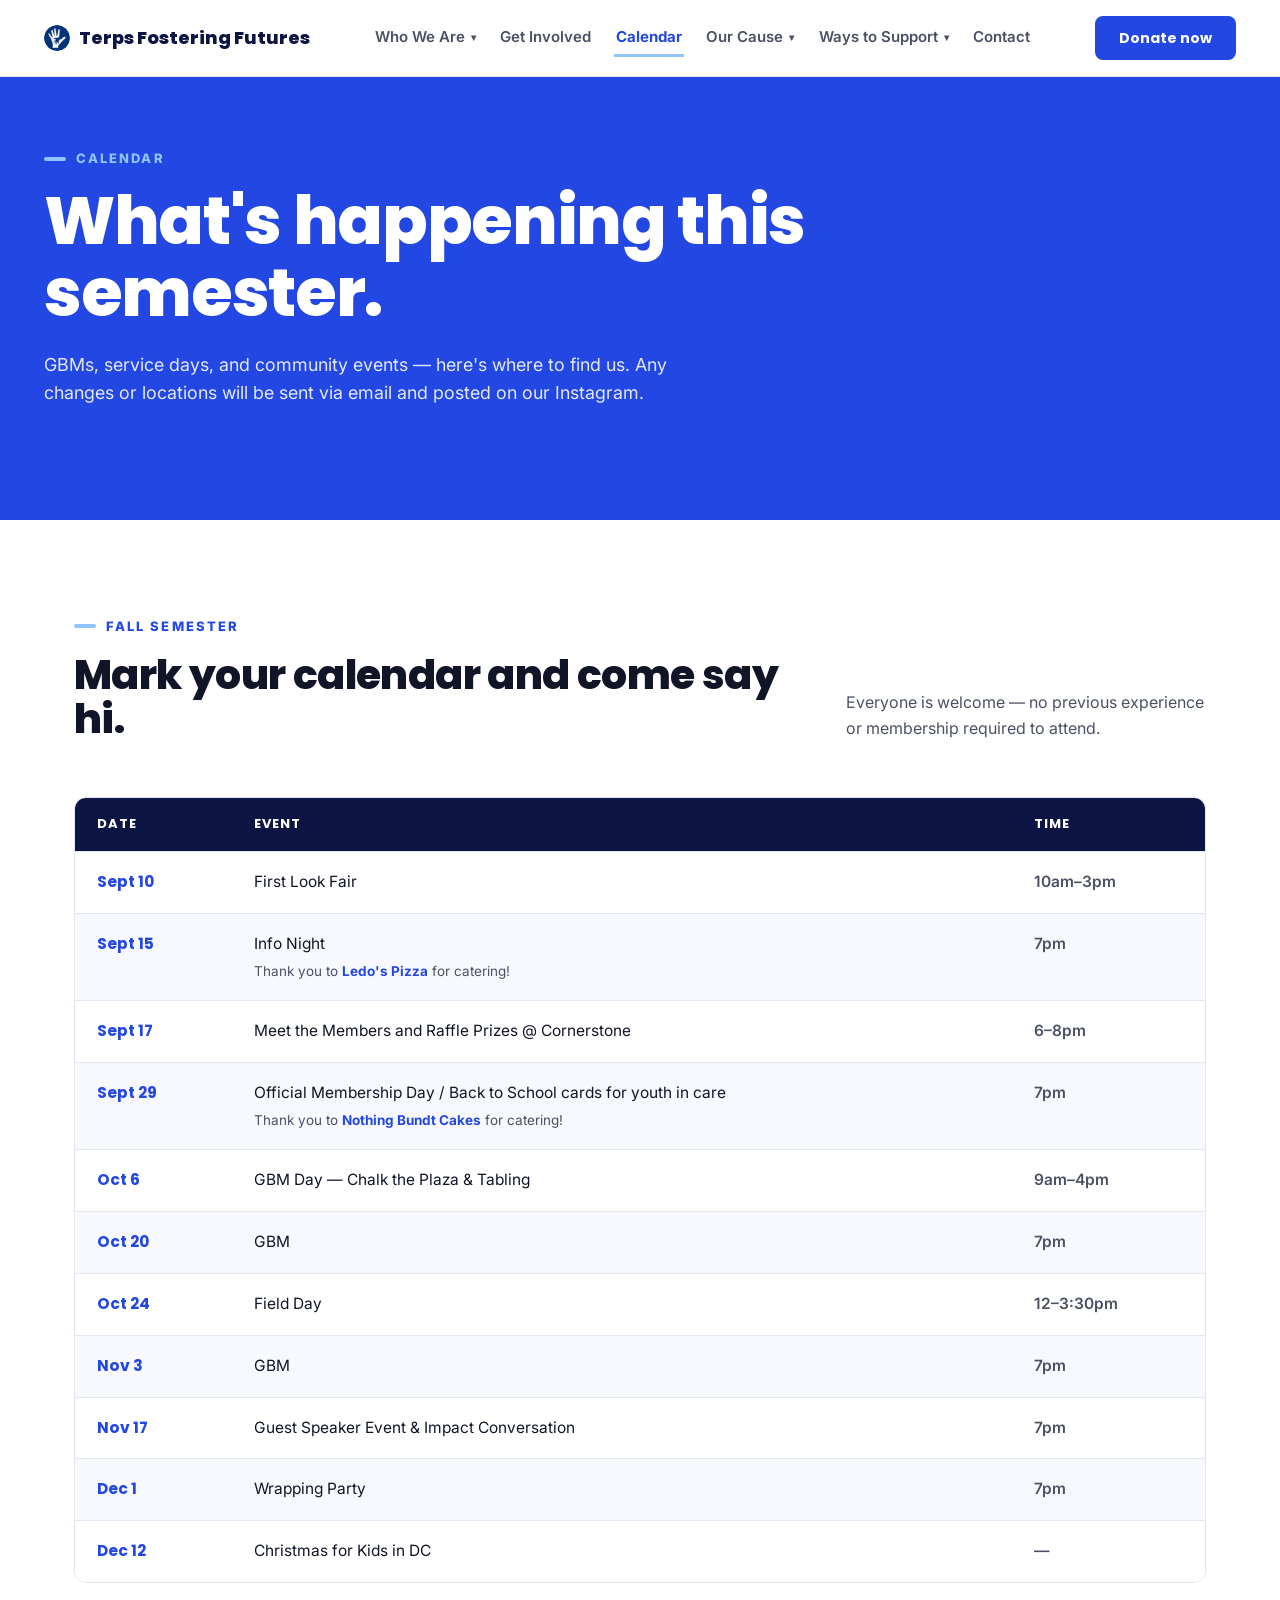
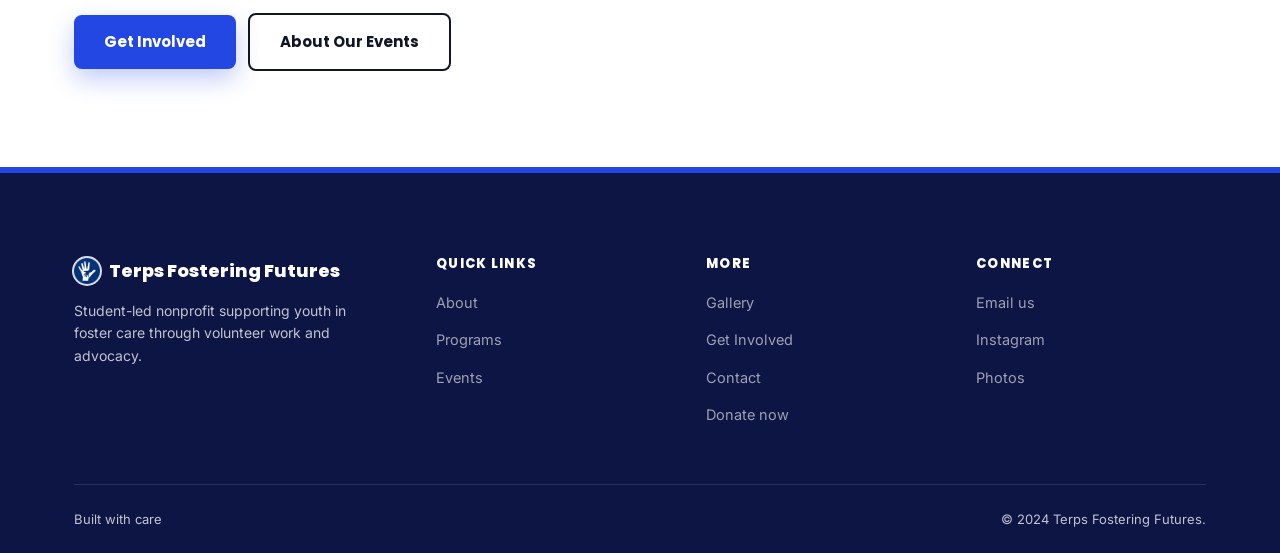
==== commit 7945ceb2: "Apply requested site updates: new logo, badge hero, email and Instagram - Remove the PhotoCircle lin" ====
--- a/calendar.html
+++ b/calendar.html
@@ -178,7 +178,7 @@
       </div>
       <div><h4>Quick Links</h4><ul><li><a href="/#about">About</a></li><li><a href="programs.html">Programs</a></li><li><a href="events.html">Events</a></li></ul></div>
       <div><h4>More</h4><ul><li><a href="gallery.html">Gallery</a></li><li><a href="/#join">Get Involved</a></li><li><a href="index.html#contact">Contact</a></li><li><a href="https://www.spotfund.com/story/1d120779-6654-4a64-a59e-068f6ab8086c?SFID=EmpowerFosterYouth">Donate now</a></li></ul></div>
-      <div><h4>Connect</h4><ul><li><a href="mailto:legalguardianangelsumd@gmail.com">Email us</a></li><li><a href="https://www.instagram.com/legalguardianangels?utm_source=ig_web_button_share_sheet&amp;igsi=ZDNlZDc0MzIxNw==">Instagram</a></li><li><a href="gallery.html">Photos</a></li></ul></div>
+      <div><h4>Connect</h4><ul><li><a href="mailto:terpsfosteringfutures@gmail.com">Email us</a></li><li><a href="https://www.instagram.com/terpsfosteringfutures/">Instagram</a></li><li><a href="gallery.html">Photos</a></li></ul></div>
     </div>
     <div class="wrap footer-bottom" style="padding-left:0; padding-right:0;"><span>Built with care</span><span>© 2024 Terps Fostering Futures.</span></div>
   </div>
--- a/styles.css
+++ b/styles.css
@@ -93,8 +93,10 @@
   font-family:'Poppins', sans-serif; font-weight:800; font-size:18px;
   color:var(--navy); flex-shrink:0; white-space:nowrap;
 }
-.logo-dot{width:auto; height:auto; border-radius:0; background:none; line-height:1;}
-.logo-dot::before{content:"\2665\FE0E"; font-size:21px; color:var(--blue);}
+.logo-dot{
+  width:26px; height:26px; border-radius:50%; flex-shrink:0;
+  background:url("images/tff-logo-mark.png") center/cover no-repeat;
+}
 .nav-links{
   display:flex; align-items:center; justify-content:center; gap:clamp(12px, 1.6vw, 28px);
   font-size:15px; font-weight:600; flex:1; min-width:0; white-space:nowrap;
@@ -146,14 +148,14 @@
 @media(max-width:640px){
   .nav-bar{gap:10px; padding:14px 0;}
   .logo{font-size:15px; gap:7px;}
-  .logo-dot::before{font-size:18px;}
+  .logo-dot{width:22px; height:22px;}
   .nav-cta{gap:8px;}
   .nav-cta .btn{padding:10px 14px; font-size:13px;}
   .nav-cta .donate-now{display:none;}
 }
 @media(max-width:400px){
   .logo{font-size:13.5px; gap:6px;}
-  .logo-dot::before{font-size:16px;}
+  .logo-dot{width:20px; height:20px;}
   .nav-cta .btn{padding:10px 12px; font-size:12.5px;}
 }
 @media(max-width:350px){
@@ -216,6 +218,29 @@
   .hero-btns{margin-bottom:28px; gap:10px;}
   .hero-stats{gap:20px 36px;}
   .hero-stats strong{font-size:1.55rem;}
+}
+
+/* ---------- Index hero: brand badge beside the intro copy ---------- */
+.hero-inner.hero-brand{
+  background:var(--navy);
+  align-items:center; justify-content:center;
+  gap:clamp(28px, 4vw, 72px);
+  padding:56px 24px;
+  flex-wrap:wrap;
+}
+.hero-inner.hero-brand::after{background:none;}
+.hero-inner.hero-brand > img{
+  position:static; order:2;
+  width:clamp(240px, 28vw, 380px); height:clamp(240px, 28vw, 380px);
+  border-radius:50%; object-fit:cover; flex-shrink:0;
+  box-shadow:0 24px 60px rgba(0,0,0,.35);
+}
+.hero-inner.hero-brand .hero-content{
+  width:auto; max-width:720px; margin:0; flex:0 1 auto; padding:0;
+}
+@media(max-width:860px){
+  .hero-inner.hero-brand{padding:44px 24px 56px;}
+  .hero-inner.hero-brand > img{order:0; width:min(52vw, 230px); height:min(52vw, 230px);}
 }
 
 /* ---------- About (index) ---------- */
@@ -408,7 +433,8 @@
 footer{border-top:6px solid var(--blue);}
 .footer-grid{display:grid; grid-template-columns:1.4fr 1fr 1fr 1fr; gap:40px; padding-bottom:56px; border-bottom:1px solid rgba(255,255,255,.12);}
 .footer-logo{display:flex; align-items:center; gap:9px; color:#fff; font-family:'Poppins', sans-serif; font-weight:800; font-size:18px; margin-bottom:14px;}
-.footer-logo .logo-dot::before{color:var(--yellow);}
+/* The logo mark's navy disc would vanish into the navy footer; a white ring keeps it visible. */
+.footer-logo .logo-dot{box-shadow:0 0 0 2px rgba(255,255,255,.85);}
 .footer-grid h4{color:#fff; font-size:13px; margin-bottom:18px; letter-spacing:.1em; text-transform:uppercase;}
 .footer-grid ul{list-style:none; display:flex; flex-direction:column; gap:11px;}
 .footer-grid ul a{font-size:14.5px; opacity:.8; transition:color .15s ease, opacity .15s ease;}
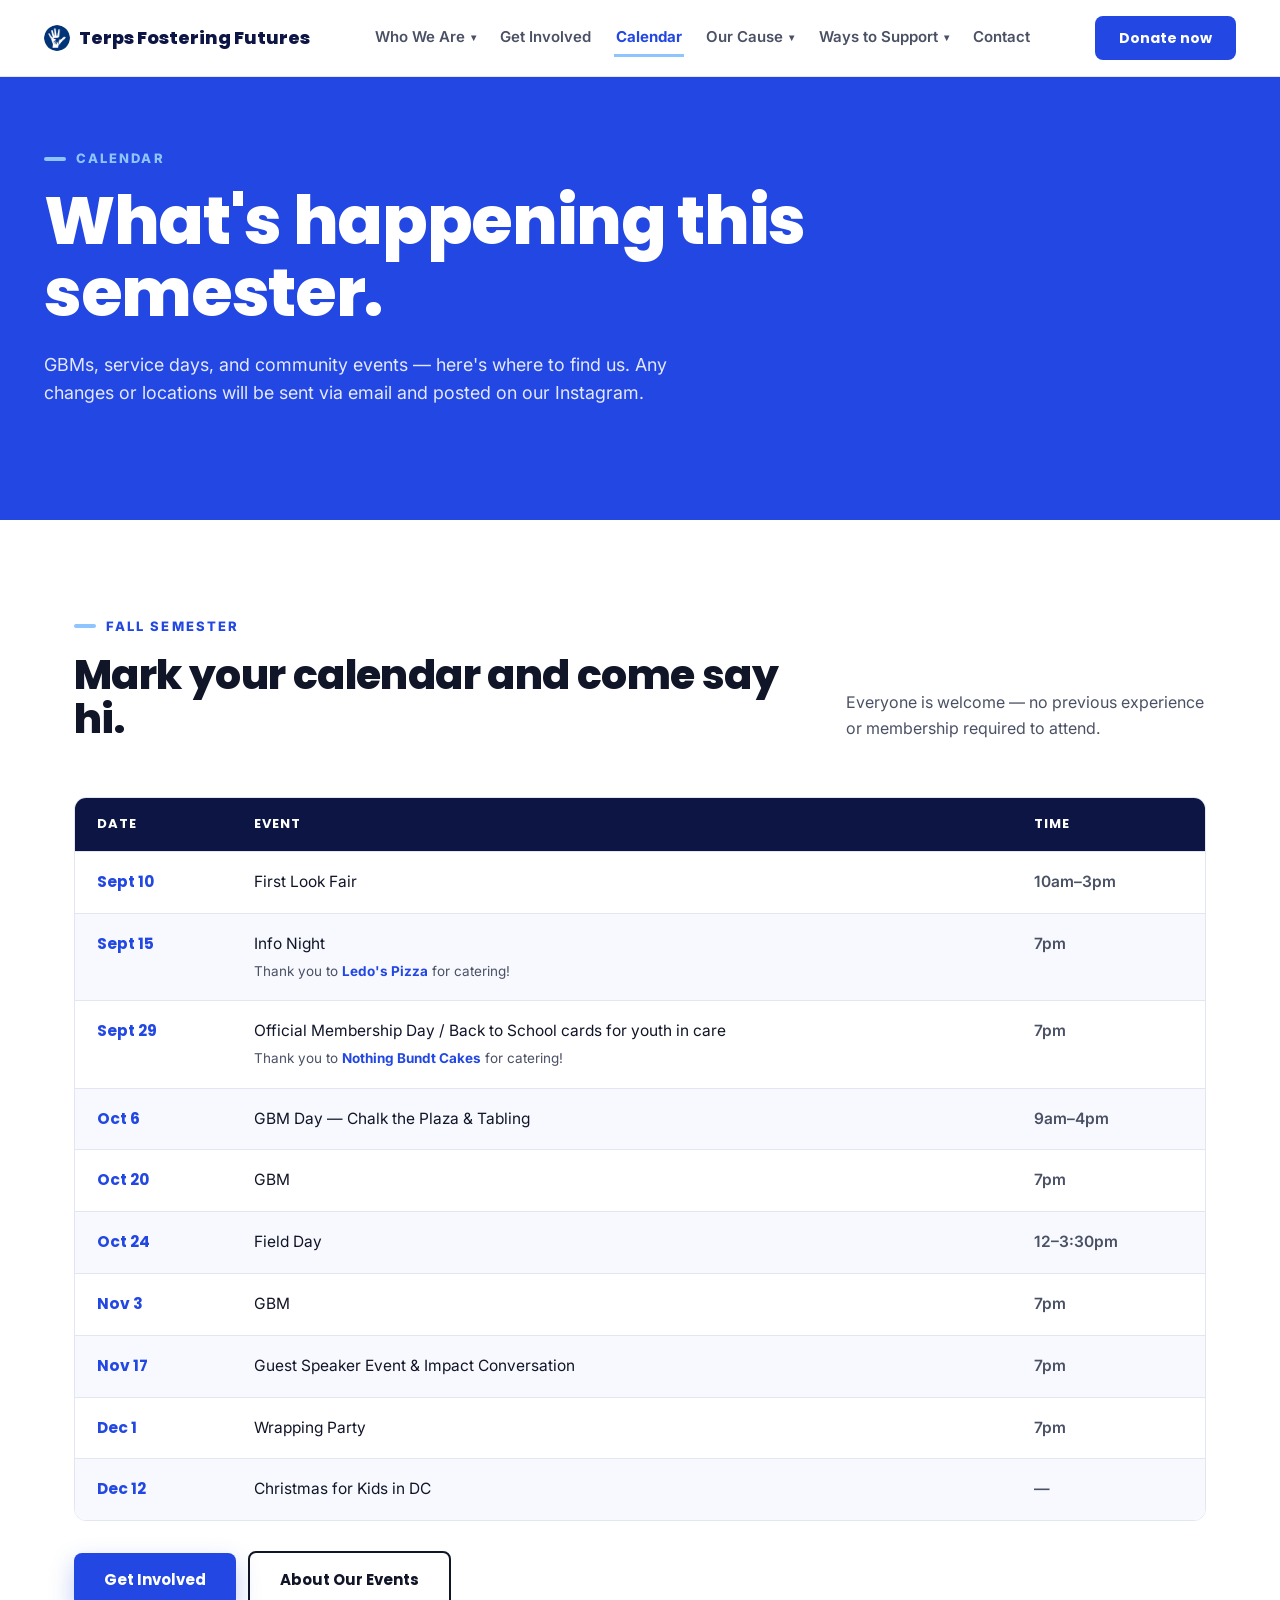
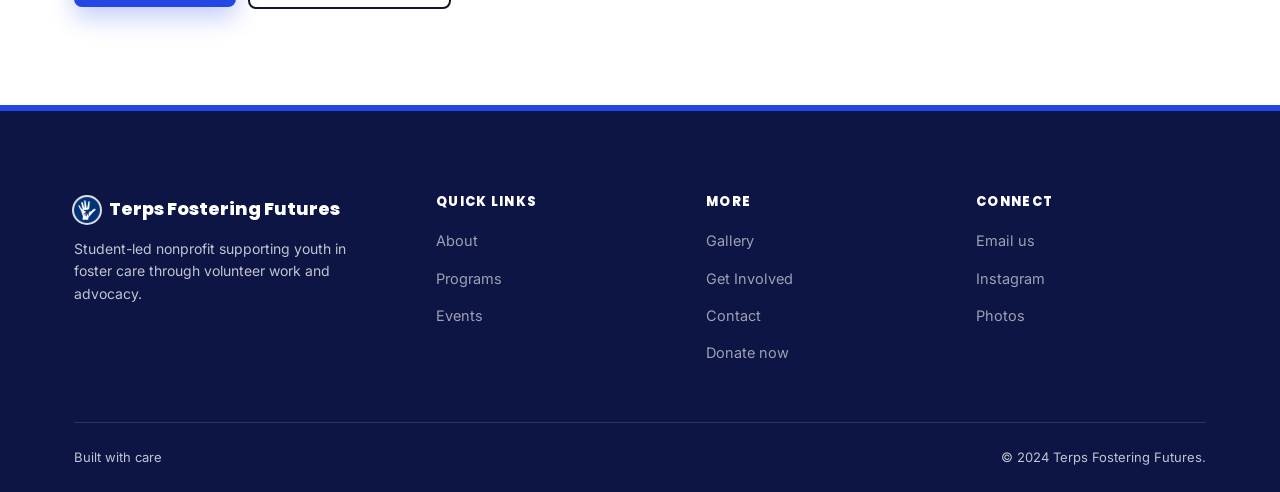
==== commit a8178f5c: "Remove Sept 17 Cornerstone event and update contact email Removed the Sept 17 'Meet the Members and " ====
--- a/calendar.html
+++ b/calendar.html
@@ -113,11 +113,6 @@
             <td class="cal-time">7pm</td>
           </tr>
           <tr>
-            <td class="cal-date">Sept 17</td>
-            <td>Meet the Members and Raffle Prizes @ Cornerstone</td>
-            <td class="cal-time">6&#8211;8pm</td>
-          </tr>
-          <tr>
             <td class="cal-date">Sept 29</td>
             <td>Official Membership Day / Back to School cards for youth in care
               <div class="cal-note">Thank you to <strong>Nothing Bundt Cakes</strong> for catering!</div>
@@ -178,7 +173,7 @@
       </div>
       <div><h4>Quick Links</h4><ul><li><a href="/#about">About</a></li><li><a href="programs.html">Programs</a></li><li><a href="events.html">Events</a></li></ul></div>
       <div><h4>More</h4><ul><li><a href="gallery.html">Gallery</a></li><li><a href="/#join">Get Involved</a></li><li><a href="index.html#contact">Contact</a></li><li><a href="https://www.spotfund.com/story/1d120779-6654-4a64-a59e-068f6ab8086c?SFID=EmpowerFosterYouth">Donate now</a></li></ul></div>
-      <div><h4>Connect</h4><ul><li><a href="mailto:terpsfosteringfutures@gmail.com">Email us</a></li><li><a href="https://www.instagram.com/terpsfosteringfutures/">Instagram</a></li><li><a href="gallery.html">Photos</a></li></ul></div>
+      <div><h4>Connect</h4><ul><li><a href="mailto:terpsfosteringfuturesumd@gmail.com">Email us</a></li><li><a href="https://www.instagram.com/terpsfosteringfutures/">Instagram</a></li><li><a href="gallery.html">Photos</a></li></ul></div>
     </div>
     <div class="wrap footer-bottom" style="padding-left:0; padding-right:0;"><span>Built with care</span><span>© 2024 Terps Fostering Futures.</span></div>
   </div>
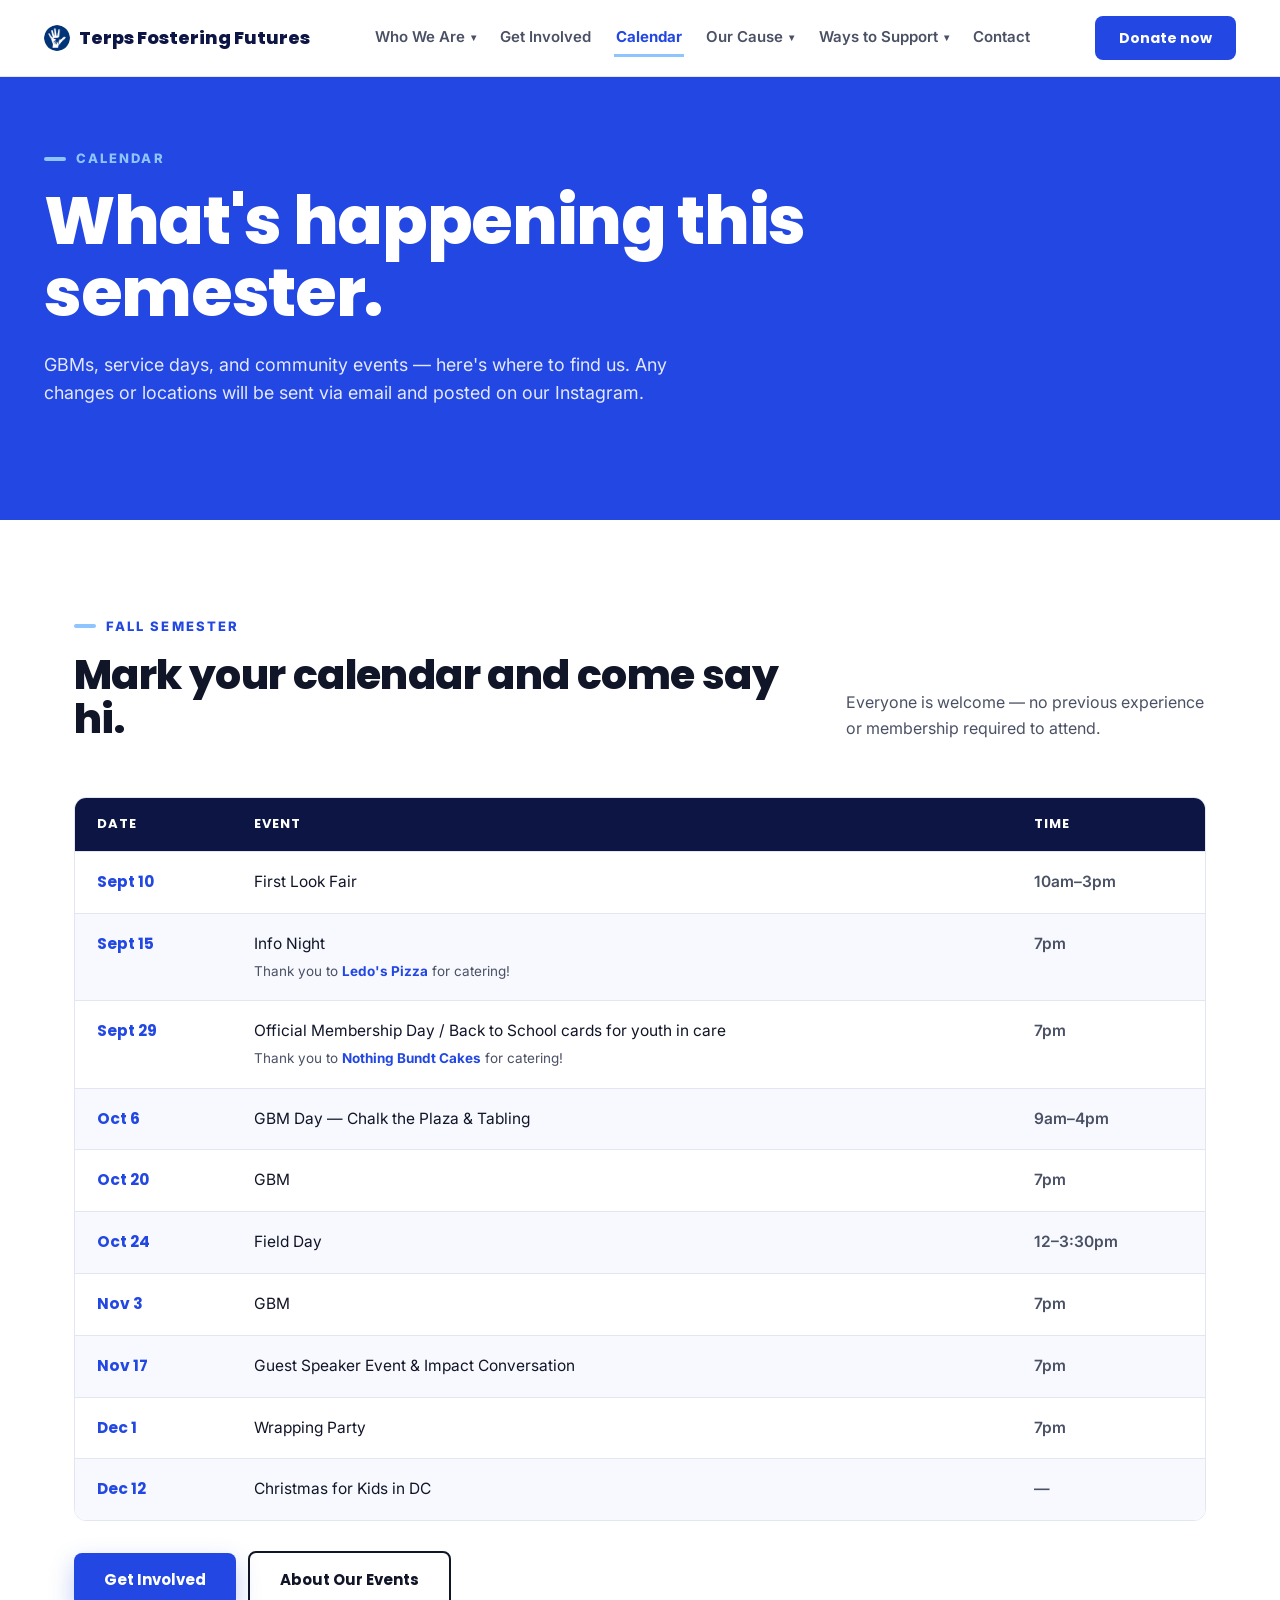
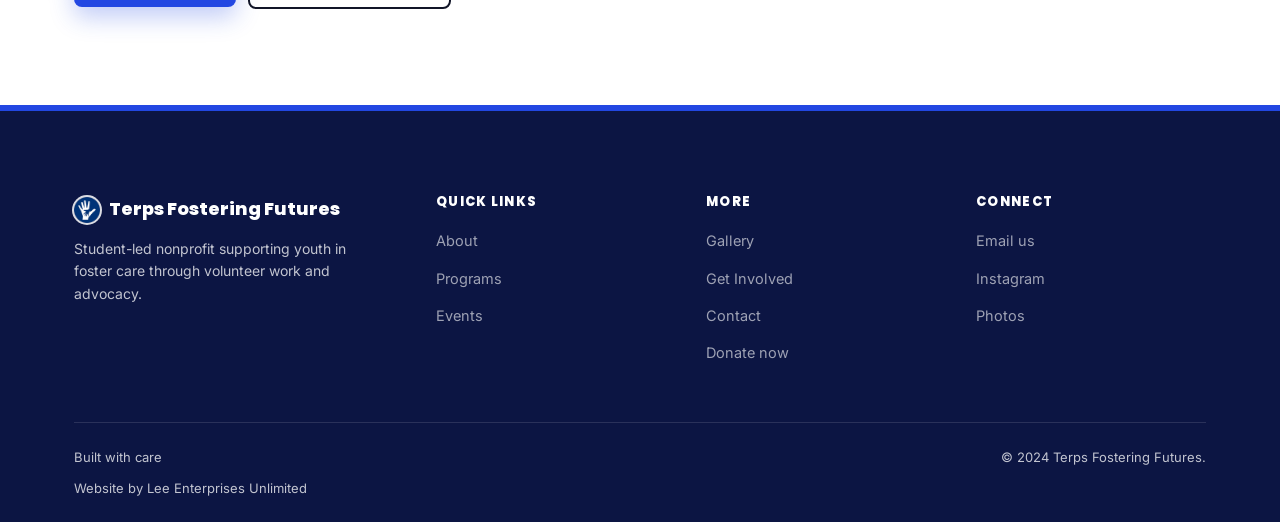
==== commit fb300f24: "Add small "Website by Lee Enterprises Unlimited" footer credit Co-Authored-By: Claude Opus 5.5 <nore" ====
--- a/calendar.html
+++ b/calendar.html
@@ -175,7 +175,7 @@
       <div><h4>More</h4><ul><li><a href="gallery.html">Gallery</a></li><li><a href="/#join">Get Involved</a></li><li><a href="index.html#contact">Contact</a></li><li><a href="https://www.spotfund.com/story/1d120779-6654-4a64-a59e-068f6ab8086c?SFID=EmpowerFosterYouth">Donate now</a></li></ul></div>
       <div><h4>Connect</h4><ul><li><a href="mailto:terpsfosteringfuturesumd@gmail.com">Email us</a></li><li><a href="https://www.instagram.com/terpsfosteringfutures/">Instagram</a></li><li><a href="gallery.html">Photos</a></li></ul></div>
     </div>
-    <div class="wrap footer-bottom" style="padding-left:0; padding-right:0;"><span>Built with care</span><span>© 2024 Terps Fostering Futures.</span></div>
+    <div class="wrap footer-bottom" style="padding-left:0; padding-right:0;"><span>Built with care</span><span>© 2024 Terps Fostering Futures.</span><span class="footer-credit">Website by <a href="https://www.leeenterprisesunlimited.com/" target="_blank" rel="noopener">Lee Enterprises Unlimited</a></span></div>
   </div>
 </footer>
 <script src="script.js"></script>
--- a/styles.css
+++ b/styles.css
@@ -440,6 +440,8 @@
 .footer-grid ul a{font-size:14.5px; opacity:.8; transition:color .15s ease, opacity .15s ease;}
 .footer-grid ul a:hover{opacity:1; color:var(--yellow);}
 .footer-bottom{display:flex; justify-content:space-between; align-items:center; padding:24px 0; font-size:13px; flex-wrap:wrap; gap:10px;}
+.footer-credit{flex-basis:100%;}
+.footer-credit a:hover{color:var(--yellow);}
 @media(max-width:860px){ .footer-grid{grid-template-columns:1fr 1fr;} }
 
 /* ---------- Thank-you page ---------- */
